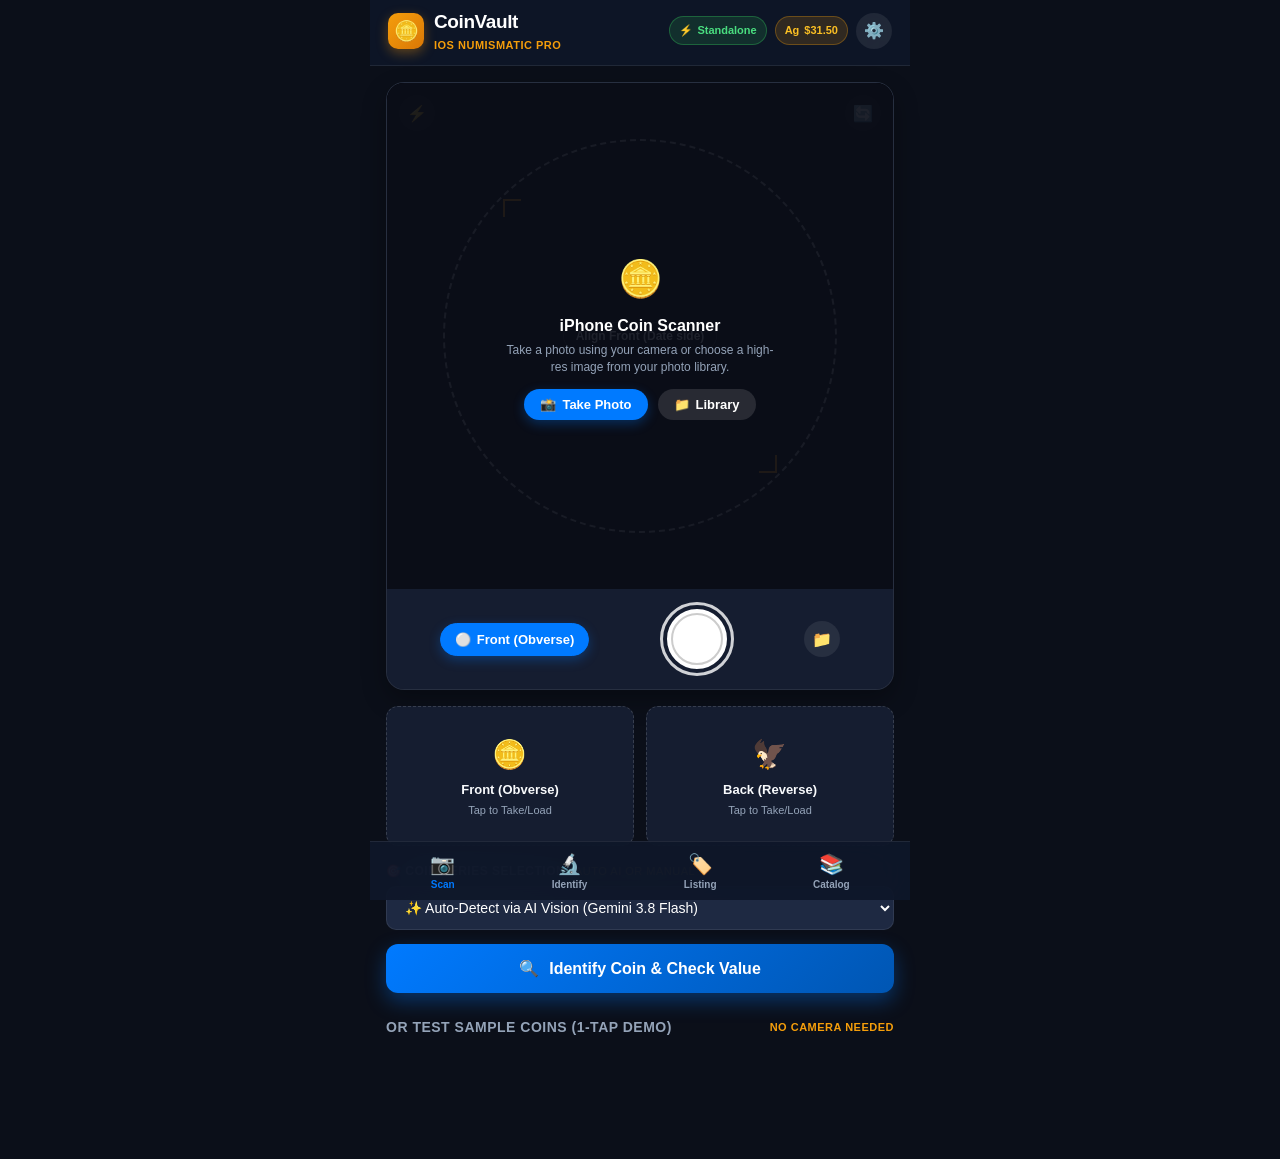
==== index.html @ 6fd0852f "Add ancient coins, world currencies, and banknotes catalog with client-side engine and GitHub Pages " ====
<!DOCTYPE html>
<html lang="en">
<head>
  <meta charset="UTF-8">
  <meta name="viewport" content="width=device-width, initial-scale=1.0, maximum-scale=1.0, user-scalable=no, viewport-fit=cover">
  <meta name="apple-mobile-web-app-capable" content="yes">
  <meta name="apple-mobile-web-app-status-bar-style" content="black-translucent">
  <meta name="apple-mobile-web-app-title" content="CoinVault">
  <meta name="theme-color" content="#0b0f19">
  <title>CoinVault - iOS Numismatic AI & eBay Listing Engine</title>
  
  <link rel="apple-touch-icon" href="static/icons/icon-192.png">
  <link rel="manifest" href="manifest.json">
  <link rel="stylesheet" href="static/css/app.css">
</head>
<body>
  <div class="app-container">
    <!-- iOS Sticky Header -->
    <header class="ios-header">
      <div class="brand">
        <div class="brand-icon">🪙</div>
        <div>
          <div class="brand-title">CoinVault</div>
          <div class="brand-subtitle">iOS Numismatic Pro</div>
        </div>
      </div>
      <div class="header-actions">
        <div class="mode-badge" id="modeBadge" title="Operation mode: Click to toggle">
          <span id="modeBadgeIcon">⚡</span> <span id="modeBadgeText">Standalone</span>
        </div>
        <div class="spot-badge" id="spotBadge" title="Current Silver Spot Price">
          <span>Ag</span> <span id="headerSilverSpot">$31.50</span>
        </div>
        <button class="icon-btn" id="openSettingsBtn" aria-label="Settings">⚙️</button>
      </div>
    </header>

    <!-- TAB 1: SCAN / CAMERA & PHOTO UPLOAD -->
    <section id="tabScan" class="tab-view active">
      <div class="camera-card">
        <div class="viewfinder-wrapper">
          <video id="cameraVideo" autoplay playsinline muted></video>
          <div class="coin-reticle" id="reticle">
            <span class="reticle-label" id="reticleLabel">Align Front (Date side)</span>
          </div>

          <!-- iOS Camera Standby / Direct Hardware Shutter Overlay -->
          <div class="camera-fallback-overlay" id="cameraFallbackOverlay">
            <div style="font-size:36px; margin-bottom:8px;">🪙</div>
            <div style="font-size:16px; font-weight:700; color:#fff; margin-bottom:4px;">iPhone Coin Scanner</div>
            <div style="font-size:12px; color:var(--ios-text-secondary); margin-bottom:14px; max-width:280px; line-height:1.4;">
              Take a photo using your camera or choose a high-res image from your photo library.
            </div>
            <div style="display:flex; gap:10px; justify-content:center;">
              <button class="btn-sm-action" id="viewfinderCaptureBtn"><span>📸</span> Take Photo</button>
              <button class="btn-sm-action secondary" id="viewfinderUploadBtn"><span>📁</span> Library</button>
            </div>
          </div>

          <!-- In-viewfinder top controls -->
          <div class="camera-controls-overlay">
            <button class="icon-btn" id="toggleFlashBtn" title="Toggle Flashlight / Torch">⚡</button>
            <button class="icon-btn" id="switchCameraBtn" title="Switch Front/Rear Camera">🔄</button>
          </div>
        </div>

        <!-- Camera capture controls -->
        <div class="camera-bottom-bar">
          <button class="side-target-btn active" id="targetSideBtn" data-side="obverse">
            <span id="targetSideIcon">⚪</span> <span id="targetSideText">Front (Obverse)</span>
          </button>

          <button class="shutter-btn" id="shutterBtn" aria-label="Take Photo" title="Take Coin Photo">
            <div class="shutter-inner"></div>
          </button>

          <button class="icon-btn" id="triggerUploadBtn" title="Choose from Photo Library">
            📁
          </button>
          <!-- Hardware Camera input for iOS native shutter -->
          <input type="file" id="cameraInput" accept="image/*" capture="environment" style="display:none;">
          <!-- Library file picker -->
          <input type="file" id="fileInput" accept="image/*" style="display:none;">
        </div>
      </div>

      <!-- Obverse & Reverse Photos Strip -->
      <div class="photo-strip">
        <div class="photo-slot" id="slotObverse" style="cursor:pointer;" title="Tap to take or choose Front photo">
          <div id="slotObverseEmpty">
            <div style="font-size: 28px; margin-bottom: 4px;">🪙</div>
            <div class="photo-slot-label">Front (Obverse)</div>
            <div style="font-size: 11px; color: var(--ios-text-secondary); margin-top: 2px;">Tap to Take/Load</div>
          </div>
          <div id="slotObversePreview" style="display:none; width: 100%;">
            <img class="photo-thumb" id="thumbObverse" alt="Obverse">
            <div class="photo-slot-label">Front (Obverse)</div>
            <button class="photo-remove-btn" id="removeObverseBtn">&times;</button>
          </div>
        </div>

        <div class="photo-slot" id="slotReverse" style="cursor:pointer;" title="Tap to take or choose Back photo">
          <div id="slotReverseEmpty">
            <div style="font-size: 28px; margin-bottom: 4px;">🦅</div>
            <div class="photo-slot-label">Back (Reverse)</div>
            <div style="font-size: 11px; color: var(--ios-text-secondary); margin-top: 2px;">Tap to Take/Load</div>
          </div>
          <div id="slotReversePreview" style="display:none; width: 100%;">
            <img class="photo-thumb" id="thumbReverse" alt="Reverse">
            <div class="photo-slot-label">Back (Reverse)</div>
            <button class="photo-remove-btn" id="removeReverseBtn">&times;</button>
          </div>
        </div>
      </div>

      <!-- Quick Coin Series Selector -->
      <div class="form-group" style="margin: 12px 0 14px;">
        <label class="form-label" for="coinSeriesSelect">
          <span>🎯</span> Coin Series Selection
          <span style="font-size:11px; color:var(--ios-gold); font-weight:normal; margin-left:6px;">Auto AI or Manual</span>
        </label>
        <select id="coinSeriesSelect" class="form-input">
          <option value="">✨ Auto-Detect via AI Vision (Gemini 3.8 Flash)</option>
          <optgroup label="Classic US Coinage">
            <option value="morgan_dollar">Morgan Silver Dollar (1878 - 1921)</option>
            <option value="peace_dollar">Peace Silver Dollar (1921 - 1935)</option>
            <option value="walking_liberty_half">Walking Liberty Half Dollar (1916 - 1947)</option>
            <option value="franklin_half">Franklin Half Dollar (1948 - 1963)</option>
            <option value="kennedy_half">Kennedy Half Dollar (1964 - Present)</option>
            <option value="washington_quarter">Washington Quarter (1932 - 1998)</option>
            <option value="mercury_dime">Mercury Dime (1916 - 1945)</option>
            <option value="roosevelt_dime">Roosevelt Dime (1946 - Present)</option>
            <option value="buffalo_nickel">Buffalo Nickel (1913 - 1938)</option>
            <option value="jefferson_nickel">Jefferson Nickel (1938 - Present)</option>
            <option value="lincoln_wheat_cent">Lincoln Wheat Cent (1909 - 1958)</option>
            <option value="lincoln_memorial_cent">Lincoln Memorial Cent (1959 - 2008)</option>
            <option value="american_silver_eagle">American Silver Eagle Bullion (1986 - Present)</option>
            <option value="saint_gaudens_double_eagle">Saint-Gaudens $20 Double Eagle (1907 - 1933)</option>
          </optgroup>
          <optgroup label="Ancient Greek, Roman & Biblical Coins">
            <option value="athenian_owl_tetradrachm">Ancient Greece: Athenian Owl Tetradrachm (c. 510 - 38 BC)</option>
            <option value="roman_denarius">Roman Empire: Silver Denarius (c. 211 BC - 240 AD)</option>
            <option value="roman_aureus">Roman Empire: Gold Aureus (c. 50 BC - 324 AD)</option>
            <option value="roman_sestertius">Roman Empire: Orichalcum/Bronze Sestertius (c. 211 BC - 280 AD)</option>
            <option value="byzantine_solidus">Byzantine Empire: Gold Solidus (c. 312 - 1092 AD)</option>
            <option value="widows_mite">Biblical Judaea: Widow's Mite / Bronze Prutah (c. 103 BC - 70 AD)</option>
            <option value="shekel_of_tyre">Biblical Phoenicia: Shekel of Tyre (c. 126 BC - 65 AD)</option>
          </optgroup>
          <optgroup label="World Coins & International Bullion">
            <option value="british_sovereign">United Kingdom: Full Gold Sovereign (1817 - Present)</option>
            <option value="british_britannia">United Kingdom: Silver & Gold Britannia (1987 - Present)</option>
            <option value="mexican_silver_libertad">Mexico: Silver Libertad 1 oz (1982 - Present)</option>
            <option value="mexican_50_pesos_centenario">Mexico: 50 Pesos Centenario 1.2 oz Gold (1921 - 1947)</option>
            <option value="canadian_silver_maple_leaf">Canada: Silver Maple Leaf 1 oz .9999 (1988 - Present)</option>
            <option value="canadian_gold_maple_leaf">Canada: Gold Maple Leaf 1 oz .9999 (1979 - Present)</option>
            <option value="south_african_krugerrand">South Africa: Gold & Silver Krugerrand (1967 - Present)</option>
            <option value="chinese_silver_panda">China: Silver Panda (1983 - Present)</option>
            <option value="austrian_philharmonic">Austria: Silver & Gold Philharmonic (1989 - Present)</option>
            <option value="australian_kangaroo">Australia: Kangaroo / Nugget & Kookaburra (1986 - Present)</option>
          </optgroup>
          <optgroup label="World Paper Currency & Banknotes">
            <option value="world_banknote_currency">World Paper Currency & Banknotes (PMG / Graded Notes)</option>
          </optgroup>
        </select>
      </div>

      <!-- Action Button -->
      <button class="btn-primary" id="analyzeBtn">
        <span>🔍</span> Identify Coin & Check Value
      </button>

      <!-- Instant Test Sample Coins Section -->
      <div class="sample-section">
        <div class="section-title">
          <span>Or Test Sample Coins (1-Tap Demo)</span>
          <span style="font-size:11px; color:var(--ios-gold);">No Camera Needed</span>
        </div>
        <div class="samples-row" id="samplesContainer">
          <!-- Populated by JS -->
        </div>
      </div>
    </section>

    <!-- TAB 2: COIN IDENTIFICATION & NUMISMATIC ANALYSIS -->
    <section id="tabIdentify" class="tab-view">
      <div id="identifyEmpty" style="text-align:center; padding: 40px 20px;">
        <div style="font-size: 48px; margin-bottom: 12px;">🪙</div>
        <h3>No Coin Analyzed Yet</h3>
        <p style="color:var(--ios-text-secondary); font-size: 14px; margin: 8px 0 20px;">
          Take a photo of your coin or pick a sample coin to inspect its composition, rarity, and market value.
        </p>
        <button class="btn-primary" onclick="switchTab('tabScan')">Go to Camera</button>
      </div>

      <div id="identifyContent" style="display:none;">
        <!-- Hero Identification Card -->
        <div class="coin-hero">
          <div class="coin-hero-name" id="heroCoinName">1921 Morgan Silver Dollar</div>
          <p id="heroSubtitle" style="color:var(--ios-gold); font-size:14px; font-weight:600;">$1.00 USD &bull; United States</p>
          <div class="coin-hero-tags" id="heroTags">
            <span class="pill pill-gold" id="heroGrade">AU-58 (About Uncirculated)</span>
            <span class="pill pill-silver" id="heroMint">Mint: Philadelphia</span>
            <span class="pill pill-green" id="heroStrike">Business Strike</span>
            <span class="pill pill-blue" id="heroAiBadge">AI Vision: Gemini 3.8 Flash</span>
          </div>
        </div>

        <!-- Key Metrics Grid -->
        <div class="metrics-grid">
          <div class="metric-box">
            <div class="metric-label">Estimated Online Value</div>
            <div class="metric-value gold" id="metricAvgValue">$55.00</div>
            <div class="metric-sub" id="metricValueRange">Range: $35 - $95</div>
          </div>
          <div class="metric-box">
            <div class="metric-label">Precious Metal Melt</div>
            <div class="metric-value" id="metricMeltValue">$24.36</div>
            <div class="metric-sub" id="metricMeltDetails">0.7734 oz Silver</div>
          </div>
        </div>

        <!-- Material Composition Card -->
        <div class="info-card">
          <div class="info-header">
            <div class="info-title"><span>🧪</span> Material Composition & Specs</div>
          </div>
          <table style="width:100%; font-size:13px; border-collapse:collapse;">
            <tr><td style="padding:6px 0; color:var(--ios-text-secondary);">Composition</td><td style="text-align:right; font-weight:600;" id="specComposition">90% Silver, 10% Copper</td></tr>
            <tr><td style="padding:6px 0; color:var(--ios-text-secondary);">Weight</td><td style="text-align:right; font-weight:600;" id="specWeight">26.73 grams</td></tr>
            <tr><td style="padding:6px 0; color:var(--ios-text-secondary);">Diameter</td><td style="text-align:right; font-weight:600;" id="specDiameter">38.1 mm</td></tr>
            <tr><td style="padding:6px 0; color:var(--ios-text-secondary);">Edge Type</td><td style="text-align:right; font-weight:600;" id="specEdge">Reeded</td></tr>
            <tr><td style="padding:6px 0; color:var(--ios-text-secondary);">Designer</td><td style="text-align:right; font-weight:600;" id="specDesigner">George T. Morgan</td></tr>
          </table>
        </div>

        <!-- High Value Dates & Varieties (Critical Requirement) -->
        <div class="info-card">
          <div class="info-header">
            <div class="info-title"><span>🔥</span> High-Dollar Varieties & Key Dates</div>
            <span style="font-size:11px; color:var(--ios-gold); font-weight:700;">TOP MONEY</span>
          </div>
          <p style="font-size:12px; color:var(--ios-text-secondary); margin-bottom:12px;">
            Check your coin under magnification for these famous key dates and mint errors that bring the most cash:
          </p>
          <div id="varietiesList">
            <!-- Populated by JS -->
          </div>
        </div>

        <!-- Grade Value Guide -->
        <div class="info-card">
          <div class="info-header">
            <div class="info-title"><span>📊</span> Value by Condition / Grade</div>
          </div>
          <div id="gradeGuideContainer" style="display:flex; flex-direction:column; gap:6px;">
            <!-- Populated by JS -->
          </div>
        </div>

        <!-- Collector Advice & Warnings -->
        <div class="info-card" style="border-left: 4px solid var(--ios-gold);">
          <div class="info-header">
            <div class="info-title" style="color:var(--ios-gold);"><span>⚠️</span> Numismatist Advice</div>
          </div>
          <p style="font-size:13px; line-height:1.5; color:#cbd5e1;" id="collectorAdviceText">
            NEVER clean or polish this coin! Cleaning strips the original mint luster and cuts its resale value by 50% to 80%.
          </p>
        </div>

        <!-- Big CTA to Make Listing -->
        <button class="btn-primary btn-gold" id="gotoListingBtn" style="margin-top: 10px;">
          <span>🏷️</span> Make Selling Listing Now
        </button>
      </div>
    </section>

    <!-- TAB 3: MAKE LISTING & SELL (MULTI-PLATFORM) -->
    <section id="tabListing" class="tab-view">
      <div class="info-card">
        <div class="info-header">
          <div class="info-title"><span>🏷️</span> 1-Click Selling Listing</div>
          <span class="pill pill-green">Multi-Platform</span>
        </div>

        <!-- Attached Photos Showcase -->
        <div class="listing-photos-bar">
          <div style="font-size:12px; font-weight:700; color:var(--ios-text-secondary); margin-bottom:8px; display:flex; justify-content:space-between; align-items:center;">
            <span>📸 Listing Photos (Included in Selling Drafts)</span>
            <button class="btn-text-action" id="downloadPhotosBtn" title="Save photos to camera roll">📥 Save Photos</button>
          </div>
          <div class="listing-photos-thumbs" id="listingPhotosThumbs">
            <div class="listing-thumb-slot" id="listingThumbObverseSlot">
              <span style="font-size:20px;">🪙</span>
              <span class="listing-thumb-tag">Front</span>
            </div>
            <div class="listing-thumb-slot" id="listingThumbReverseSlot">
              <span style="font-size:20px;">🦅</span>
              <span class="listing-thumb-tag">Back</span>
            </div>
          </div>
        </div>

        <!-- Platform Segmented Tabs -->
        <div class="platform-tabs">
          <button class="platform-tab active" data-platform="ebay">eBay</button>
          <button class="platform-tab" data-platform="mercari">Mercari</button>
          <button class="platform-tab" data-platform="whatnot">Whatnot</button>
          <button class="platform-tab" data-platform="reddit">r/CoinSales</button>
        </div>

        <!-- PANEL 1: EBAY -->
        <div id="panelEbay" class="platform-panel active">
          <!-- eBay Title -->
          <div class="form-group">
            <label class="form-label" for="listingTitle">eBay Title (Optimized for Search)</label>
            <input type="text" id="listingTitle" class="form-input" maxlength="80">
            <div class="char-counter" id="titleCounter">0 / 80 characters</div>
          </div>

          <!-- Price & Category -->
          <div style="display:grid; grid-template-columns:1fr 1fr; gap:10px;">
            <div class="form-group">
              <label class="form-label" for="listingPrice">Buy It Now ($ USD)</label>
              <input type="number" step="0.01" id="listingPrice" class="form-input" value="59.99">
            </div>
            <div class="form-group">
              <label class="form-label" for="listingBid">Starting Bid ($)</label>
              <input type="number" step="0.01" id="listingBid" class="form-input" value="39.99">
            </div>
          </div>

          <div class="form-group">
            <label class="form-label" for="listingCategory">eBay Category</label>
            <input type="text" id="listingCategory" class="form-input" readonly value="Coins: US > Dollars > Morgan (1878-1921)">
          </div>

          <!-- Selling Action Buttons -->
          <div style="display:flex; flex-direction:column; gap:10px; margin-top:16px;">
            <a id="ebayDirectLink" target="_blank" class="btn-primary" style="text-decoration:none;">
              <span>⚡</span> Open & Pre-fill on eBay
            </a>

            <button class="btn-secondary" id="copyHtmlBtn">
              <span>📋</span> Copy eBay HTML Description
            </button>

            <button class="btn-secondary" id="publishEbayApiBtn">
              <span>🚀</span> Create Draft via eBay API
            </button>
          </div>

          <!-- Live Description HTML Preview -->
          <div style="margin-top: 20px;">
            <div class="form-label">Listing Description Preview:</div>
            <div class="listing-preview-box" id="listingHtmlPreview">
              <!-- Rendered HTML preview -->
            </div>
          </div>
        </div>

        <!-- PANEL 2: MERCARI -->
        <div id="panelMercari" class="platform-panel">
          <div class="form-group">
            <label class="form-label" for="mercariTitle">Mercari Listing Title</label>
            <input type="text" id="mercariTitle" class="form-input" maxlength="80">
          </div>
          <div class="form-group">
            <label class="form-label" for="mercariPrice">Mercari Price ($ USD)</label>
            <input type="number" step="0.01" id="mercariPrice" class="form-input">
          </div>
          <div class="form-group">
            <label class="form-label">Mercari Description & Tags</label>
            <textarea id="mercariDescText" class="form-input" rows="8" style="resize:vertical;"></textarea>
          </div>
          <button class="btn-primary" id="copyMercariBtn" style="margin-top:10px;">
            <span>📋</span> Copy Full Mercari Listing
          </button>
        </div>

        <!-- PANEL 3: WHATNOT -->
        <div id="panelWhatnot" class="platform-panel">
          <div class="form-group">
            <label class="form-label" for="whatnotTitle">Whatnot Item Title</label>
            <input type="text" id="whatnotTitle" class="form-input">
          </div>
          <div style="display:grid; grid-template-columns:1fr 1fr; gap:10px;">
            <div class="form-group">
              <label class="form-label" for="whatnotStartingBid">Starting Bid ($)</label>
              <input type="number" step="0.01" id="whatnotStartingBid" class="form-input">
            </div>
            <div class="form-group">
              <label class="form-label" for="whatnotBin">Buy It Now ($)</label>
              <input type="number" step="0.01" id="whatnotBin" class="form-input">
            </div>
          </div>
          <div class="form-group">
            <label class="form-label" for="whatnotNotes">Livestream Host Notes</label>
            <textarea id="whatnotNotes" class="form-input" rows="4"></textarea>
          </div>
          <button class="btn-primary" id="copyWhatnotBtn" style="margin-top:10px;">
            <span>📋</span> Copy Whatnot Auction Card
          </button>
        </div>

        <!-- PANEL 4: REDDIT r/COINSALES -->
        <div id="panelReddit" class="platform-panel">
          <div class="form-group">
            <label class="form-label">Reddit r/CoinSales & r/Pmsforsale Post [WTS]</label>
            <textarea id="redditPostText" class="form-input" rows="10" style="resize:vertical; font-family:monospace; font-size:12px;"></textarea>
          </div>
          <button class="btn-primary" id="copyRedditBtn" style="margin-top:10px;">
            <span>📋</span> Copy Reddit Markdown Post
          </button>
        </div>
      </div>
    </section>

    <!-- TAB 4: KEY DATES & COIN DATABASE ENCYCLOPEDIA -->
    <section id="tabDatabase" class="tab-view">
      <div class="info-card">
        <div class="info-header">
          <div class="info-title"><span>📚</span> Coin Series & Key Dates Catalog</div>
        </div>
        <p style="font-size:13px; color:var(--ios-text-secondary); margin-bottom:12px;">
          Browse specifications, metal purities, melt values, and high-value varieties across major coin series.
        </p>
        <div id="catalogList" style="display:flex; flex-direction:column; gap:10px;">
          <!-- Populated by JS -->
        </div>
      </div>
    </section>

    <!-- Bottom Tab Navigation Bar -->
    <nav class="ios-tab-bar">
      <button class="tab-item active" onclick="switchTab('tabScan')">
        <span class="tab-icon">📷</span>
        <span>Scan</span>
      </button>
      <button class="tab-item" onclick="switchTab('tabIdentify')">
        <span class="tab-icon">🔬</span>
        <span>Identify</span>
      </button>
      <button class="tab-item" onclick="switchTab('tabListing')">
        <span class="tab-icon">🏷️</span>
        <span>Listing</span>
      </button>
      <button class="tab-item" onclick="switchTab('tabDatabase')">
        <span class="tab-icon">📚</span>
        <span>Catalog</span>
      </button>
    </nav>
  </div>

  <!-- Settings Modal -->
  <div class="modal-overlay" id="settingsModal">
    <div class="modal-content">
      <button class="modal-close" id="closeSettingsBtn">&times;</button>
      <h3 style="font-size:18px; margin-bottom:14px; color:#fff;">⚙️ CoinVault Settings</h3>
      
      <div class="form-group">
        <label class="form-label" for="settingOperationMode">Operation Mode</label>
        <select id="settingOperationMode" class="form-input">
          <option value="standalone">⚡ Standalone iPhone Mode (No PC Server Needed)</option>
          <option value="server">🖥️ Local PC Server Mode (Connects to PC Backend)</option>
        </select>
        <p style="font-size:11px; color:var(--ios-text-secondary); margin-top:4px;">
          Standalone mode runs full coin recognition, melt values, and varieties 100% on your device.
        </p>
      </div>

      <div class="form-group">
        <label class="form-label" for="settingGeminiKey">Gemini Vision API Key</label>
        <input type="password" id="settingGeminiKey" class="form-input" placeholder="AIzaSy... (Enables Direct Gemini Vision on iPhone)">
        <p style="font-size:11px; color:var(--ios-text-secondary); margin-top:4px;">
          Enter your free key from aistudio.google.com to call Gemini Vision directly from Safari.
        </p>
      </div>

      <div class="form-group">
        <label class="form-label" for="settingEbayToken">eBay User OAuth Token</label>
        <input type="password" id="settingEbayToken" class="form-input" placeholder="v^1.1#i^1#... (For direct API draft creation)">
        <p style="font-size:11px; color:var(--ios-text-secondary); margin-top:4px;">
          Optional: Allows 1-click publishing directly into your eBay Seller Inventory.
        </p>
      </div>

      <div class="form-group">
        <label class="form-label" for="settingSilverSpot">Silver Spot Price ($/oz)</label>
        <input type="number" step="0.10" id="settingSilverSpot" class="form-input" value="31.50">
      </div>

      <button class="btn-primary" id="saveSettingsBtn" style="margin-top:16px;">
        Save Settings
      </button>

      <div style="margin-top:16px; text-align:center;">
        <a href="COINVAULT_STANDALONE_GUIDE.html" target="_blank" style="color:var(--ios-blue); font-size:13px; text-decoration:none; font-weight:600;">
          📖 iPhone Standalone & Cloud Hosting Guide &rarr;
        </a>
      </div>
    </div>
  </div>

  <!-- Floating Toast Notification -->
  <div class="toast-notice" id="toastNotice">
    <span id="toastIcon">✅</span>
    <span id="toastMessage">Action completed!</span>
  </div>

  <canvas id="photoCanvas" style="display:none;"></canvas>

  <script src="static/js/coin-engine.js"></script>
  <script src="static/js/app.js"></script>
</body>
</html>
---- static/css/app.css ----
/* ========================================================
   CoinVault iOS - Native Apple Human Interface Styling
   ======================================================== */

:root {
  --ios-bg: #0b0f19;
  --ios-card: #151d30;
  --ios-card-sub: #1e2942;
  --ios-border: rgba(255, 255, 255, 0.08);
  --ios-text: #f8fafc;
  --ios-text-secondary: #94a3b8;
  --ios-blue: #007aff;
  --ios-blue-hover: #0062cc;
  --ios-gold: #f59e0b;
  --ios-silver: #94a3b8;
  --ios-green: #34c759;
  --ios-red: #ff3b30;
  --ios-purple: #af52de;
  --ios-radius: 18px;
  --ios-radius-sm: 12px;
  --safe-top: env(safe-area-inset-top, 16px);
  --safe-bottom: env(safe-area-inset-bottom, 20px);
}

* {
  box-sizing: border-box;
  -webkit-tap-highlight-color: transparent;
  margin: 0;
  padding: 0;
}

body {
  font-family: -apple-system, BlinkMacSystemFont, "SF Pro Display", "SF Pro Text", "Segoe UI", Roboto, Helvetica, Arial, sans-serif;
  background-color: var(--ios-bg);
  color: var(--ios-text);
  line-height: 1.5;
  overflow-x: hidden;
  padding-bottom: calc(85px + var(--safe-bottom));
  -webkit-font-smoothing: antialiased;
}

/* App Container */
.app-container {
  max-width: 540px;
  margin: 0 auto;
  min-height: 100vh;
  position: relative;
  display: flex;
  flex-direction: column;
}

/* Header */
.ios-header {
  position: sticky;
  top: 0;
  z-index: 50;
  background: rgba(15, 23, 42, 0.85);
  backdrop-filter: blur(25px);
  -webkit-backdrop-filter: blur(25px);
  border-bottom: 1px solid var(--ios-border);
  padding: calc(var(--safe-top) + 8px) 18px 12px 18px;
  display: flex;
  align-items: center;
  justify-content: space-between;
}

.brand {
  display: flex;
  align-items: center;
  gap: 10px;
}

.brand-icon {
  width: 36px;
  height: 36px;
  border-radius: 10px;
  background: linear-gradient(135deg, #f59e0b, #d97706);
  display: flex;
  align-items: center;
  justify-content: center;
  font-size: 20px;
  box-shadow: 0 4px 12px rgba(245, 158, 11, 0.35);
}

.brand-title {
  font-size: 19px;
  font-weight: 700;
  letter-spacing: -0.4px;
  color: #fff;
}

.brand-subtitle {
  font-size: 11px;
  color: var(--ios-gold);
  font-weight: 600;
  text-transform: uppercase;
  letter-spacing: 0.5px;
}

.header-actions {
  display: flex;
  align-items: center;
  gap: 8px;
}

.spot-badge {
  background: rgba(245, 158, 11, 0.15);
  border: 1px solid rgba(245, 158, 11, 0.3);
  color: #fbbf24;
  padding: 5px 9px;
  border-radius: 20px;
  font-size: 11px;
  font-weight: 600;
  display: flex;
  align-items: center;
  gap: 5px;
}

.mode-badge {
  background: rgba(52, 199, 89, 0.15);
  border: 1px solid rgba(52, 199, 89, 0.35);
  color: #4ade80;
  padding: 5px 9px;
  border-radius: 20px;
  font-size: 11px;
  font-weight: 600;
  display: flex;
  align-items: center;
  gap: 4px;
  cursor: pointer;
  transition: all 0.2s ease;
}

.mode-badge.server {
  background: rgba(0, 122, 255, 0.15);
  border: 1px solid rgba(0, 122, 255, 0.35);
  color: #60a5fa;
}

.mode-badge:active {
  transform: scale(0.95);
}

.icon-btn {
  background: rgba(255, 255, 255, 0.08);
  border: none;
  width: 36px;
  height: 36px;
  border-radius: 50%;
  color: #fff;
  font-size: 16px;
  display: flex;
  align-items: center;
  justify-content: center;
  cursor: pointer;
  transition: all 0.2s;
}

.icon-btn:hover {
  background: rgba(255, 255, 255, 0.15);
}

/* Tab Views */
.tab-view {
  display: none;
  padding: 16px;
  animation: fadeIn 0.25s ease-out;
}

.tab-view.active {
  display: block;
}

@keyframes fadeIn {
  from { opacity: 0; transform: translateY(6px); }
  to { opacity: 1; transform: translateY(0); }
}

/* Camera Card */
.camera-card {
  background: var(--ios-card);
  border-radius: var(--ios-radius);
  border: 1px solid var(--ios-border);
  overflow: hidden;
  box-shadow: 0 10px 25px rgba(0, 0, 0, 0.3);
  margin-bottom: 16px;
}

.viewfinder-wrapper {
  position: relative;
  width: 100%;
  aspect-ratio: 1/1;
  background: #000;
  overflow: hidden;
  display: flex;
  align-items: center;
  justify-content: center;
}

#cameraVideo {
  width: 100%;
  height: 100%;
  object-fit: cover;
}

/* Circular Coin Reticle Overlay */
.coin-reticle {
  position: absolute;
  width: 78%;
  aspect-ratio: 1/1;
  border-radius: 50%;
  border: 2px dashed rgba(255, 255, 255, 0.7);
  box-shadow: 0 0 0 9999px rgba(0, 0, 0, 0.45);
  pointer-events: none;
  display: flex;
  align-items: center;
  justify-content: center;
  transition: border-color 0.3s;
}

.coin-reticle::before {
  content: '';
  position: absolute;
  width: 16px;
  height: 16px;
  border-top: 2px solid var(--ios-gold);
  border-left: 2px solid var(--ios-gold);
  top: 15%;
  left: 15%;
}

.coin-reticle::after {
  content: '';
  position: absolute;
  width: 16px;
  height: 16px;
  border-bottom: 2px solid var(--ios-gold);
  border-right: 2px solid var(--ios-gold);
  bottom: 15%;
  right: 15%;
}

.reticle-label {
  background: rgba(0, 0, 0, 0.65);
  backdrop-filter: blur(6px);
  padding: 4px 12px;
  border-radius: 20px;
  color: #fff;
  font-size: 12px;
  font-weight: 600;
  border: 1px solid rgba(255, 255, 255, 0.2);
}

.camera-controls-overlay {
  position: absolute;
  top: 12px;
  left: 12px;
  right: 12px;
  display: flex;
  justify-content: space-between;
  z-index: 5;
}

.camera-bottom-bar {
  padding: 16px;
  display: flex;
  align-items: center;
  justify-content: space-around;
  background: var(--ios-card);
}

.side-target-btn {
  background: var(--ios-card-sub);
  color: var(--ios-text-secondary);
  border: 1px solid var(--ios-border);
  padding: 8px 14px;
  border-radius: 20px;
  font-size: 13px;
  font-weight: 600;
  cursor: pointer;
  display: flex;
  align-items: center;
  gap: 6px;
  transition: all 0.2s;
}

.side-target-btn.active {
  background: var(--ios-blue);
  color: #fff;
  border-color: var(--ios-blue);
  box-shadow: 0 4px 12px rgba(0, 122, 255, 0.3);
}

/* Shutter Button */
.shutter-btn {
  width: 68px;
  height: 68px;
  border-radius: 50%;
  background: #ffffff;
  border: 4px solid var(--ios-card);
  outline: 3px solid rgba(255, 255, 255, 0.8);
  display: flex;
  align-items: center;
  justify-content: center;
  cursor: pointer;
  transition: transform 0.15s ease, outline-color 0.15s;
}

.shutter-btn:active {
  transform: scale(0.92);
  outline-color: var(--ios-gold);
}

.shutter-inner {
  width: 52px;
  height: 52px;
  border-radius: 50%;
  background: #ffffff;
  border: 2px solid #ccc;
}

/* Dual Side Photo Gallery */
.photo-strip {
  display: grid;
  grid-template-columns: 1fr 1fr;
  gap: 12px;
  margin-bottom: 16px;
}

.photo-slot {
  background: var(--ios-card);
  border: 1.5px dashed rgba(255, 255, 255, 0.15);
  border-radius: var(--ios-radius-sm);
  padding: 12px;
  text-align: center;
  position: relative;
  min-height: 140px;
  display: flex;
  flex-direction: column;
  align-items: center;
  justify-content: center;
  transition: border-color 0.2s;
}

.photo-slot.filled {
  border-style: solid;
  border-color: rgba(52, 199, 89, 0.5);
  background: rgba(52, 199, 89, 0.05);
}

.photo-thumb {
  width: 90px;
  height: 90px;
  border-radius: 50%;
  object-fit: cover;
  border: 2px solid var(--ios-gold);
  box-shadow: 0 4px 12px rgba(0, 0, 0, 0.3);
  margin-bottom: 8px;
}

.photo-slot-label {
  font-size: 13px;
  font-weight: 600;
  color: var(--ios-text);
}

.photo-remove-btn {
  position: absolute;
  top: 6px;
  right: 6px;
  width: 24px;
  height: 24px;
  border-radius: 50%;
  background: rgba(255, 59, 48, 0.85);
  color: #fff;
  border: none;
  font-size: 14px;
  cursor: pointer;
  display: flex;
  align-items: center;
  justify-content: center;
}

/* Action Buttons */
.btn-primary {
  width: 100%;
  background: linear-gradient(135deg, #007aff, #0056b3);
  color: #ffffff;
  border: none;
  padding: 15px 20px;
  border-radius: var(--ios-radius-sm);
  font-size: 16px;
  font-weight: 700;
  cursor: pointer;
  display: flex;
  align-items: center;
  justify-content: center;
  gap: 10px;
  box-shadow: 0 8px 20px rgba(0, 122, 255, 0.35);
  transition: all 0.2s;
}

.btn-primary:active {
  transform: scale(0.98);
}

.btn-gold {
  background: linear-gradient(135deg, #f59e0b, #d97706);
  color: #ffffff;
  box-shadow: 0 8px 20px rgba(245, 158, 11, 0.35);
}

.btn-secondary {
  width: 100%;
  background: var(--ios-card-sub);
  color: var(--ios-text);
  border: 1px solid var(--ios-border);
  padding: 12px 18px;
  border-radius: var(--ios-radius-sm);
  font-size: 14px;
  font-weight: 600;
  cursor: pointer;
  display: flex;
  align-items: center;
  justify-content: center;
  gap: 8px;
  margin-top: 10px;
  transition: background 0.2s;
}

/* Sample Coins Carousel */
.sample-section {
  margin-top: 24px;
}

.section-title {
  font-size: 14px;
  font-weight: 600;
  text-transform: uppercase;
  color: var(--ios-text-secondary);
  letter-spacing: 0.5px;
  margin-bottom: 12px;
  display: flex;
  justify-content: space-between;
  align-items: center;
}

.samples-row {
  display: flex;
  gap: 10px;
  overflow-x: auto;
  padding-bottom: 8px;
  scrollbar-width: none;
}

.samples-row::-webkit-scrollbar {
  display: none;
}

.sample-chip {
  flex: 0 0 auto;
  background: var(--ios-card);
  border: 1px solid var(--ios-border);
  border-radius: 12px;
  padding: 10px 14px;
  cursor: pointer;
  transition: all 0.2s;
  display: flex;
  align-items: center;
  gap: 10px;
}

.sample-chip:hover, .sample-chip:active {
  border-color: var(--ios-gold);
  background: var(--ios-card-sub);
}

.sample-icon {
  width: 32px;
  height: 32px;
  border-radius: 50%;
  background: rgba(245, 158, 11, 0.2);
  display: flex;
  align-items: center;
  justify-content: center;
  font-size: 16px;
}

.sample-name {
  font-size: 13px;
  font-weight: 600;
  color: #fff;
}

.sample-val {
  font-size: 11px;
  color: var(--ios-gold);
}

/* Cards & Info Blocks */
.info-card {
  background: var(--ios-card);
  border: 1px solid var(--ios-border);
  border-radius: var(--ios-radius);
  padding: 18px;
  margin-bottom: 16px;
  box-shadow: 0 4px 16px rgba(0, 0, 0, 0.2);
}

.info-header {
  display: flex;
  align-items: center;
  justify-content: space-between;
  margin-bottom: 12px;
}

.info-title {
  font-size: 16px;
  font-weight: 700;
  color: #fff;
  display: flex;
  align-items: center;
  gap: 8px;
}

/* Coin Identification Hero Card */
.coin-hero {
  background: linear-gradient(135deg, rgba(30, 58, 138, 0.6), rgba(15, 23, 42, 0.8));
  border: 1px solid rgba(59, 130, 246, 0.3);
  border-radius: var(--ios-radius);
  padding: 20px;
  margin-bottom: 16px;
  text-align: center;
  position: relative;
  overflow: hidden;
}

.coin-hero::before {
  content: '';
  position: absolute;
  top: -50%;
  left: -50%;
  width: 200%;
  height: 200%;
  background: radial-gradient(circle, rgba(245, 158, 11, 0.08) 0%, transparent 60%);
  pointer-events: none;
}

.coin-hero-name {
  font-size: 22px;
  font-weight: 800;
  color: #ffffff;
  margin-bottom: 4px;
}

.coin-hero-tags {
  display: flex;
  flex-wrap: wrap;
  gap: 6px;
  justify-content: center;
  margin-top: 10px;
}

.pill {
  padding: 4px 10px;
  border-radius: 20px;
  font-size: 12px;
  font-weight: 600;
}

.pill-gold {
  background: rgba(245, 158, 11, 0.2);
  color: #fbbf24;
  border: 1px solid rgba(245, 158, 11, 0.4);
}

.pill-silver {
  background: rgba(148, 163, 184, 0.2);
  color: #e2e8f0;
  border: 1px solid rgba(148, 163, 184, 0.4);
}

.pill-green {
  background: rgba(52, 199, 89, 0.2);
  color: #4ade80;
  border: 1px solid rgba(52, 199, 89, 0.4);
}

.pill-blue {
  background: rgba(0, 122, 255, 0.2);
  color: #60a5fa;
  border: 1px solid rgba(0, 122, 255, 0.4);
}

/* Key Metrics Grid */
.metrics-grid {
  display: grid;
  grid-template-columns: 1fr 1fr;
  gap: 10px;
  margin-bottom: 16px;
}

.metric-box {
  background: var(--ios-card);
  border: 1px solid var(--ios-border);
  border-radius: var(--ios-radius-sm);
  padding: 14px;
}

.metric-box.full-width {
  grid-column: span 2;
}

.metric-label {
  font-size: 11px;
  color: var(--ios-text-secondary);
  font-weight: 600;
  text-transform: uppercase;
  letter-spacing: 0.5px;
  margin-bottom: 4px;
}

.metric-value {
  font-size: 20px;
  font-weight: 800;
  color: #fff;
}

.metric-value.gold {
  color: var(--ios-gold);
}

.metric-sub {
  font-size: 11px;
  color: var(--ios-text-secondary);
  margin-top: 2px;
}

/* High Value Varieties Table */
.variety-card {
  background: rgba(245, 158, 11, 0.05);
  border: 1px solid rgba(245, 158, 11, 0.3);
  border-radius: var(--ios-radius-sm);
  padding: 12px 14px;
  margin-bottom: 10px;
}

.variety-top {
  display: flex;
  justify-content: space-between;
  align-items: center;
  margin-bottom: 4px;
}

.variety-title {
  font-size: 14px;
  font-weight: 700;
  color: #fbbf24;
}

.variety-price {
  font-size: 14px;
  font-weight: 800;
  color: var(--ios-green);
}

.variety-desc {
  font-size: 12px;
  color: var(--ios-text-secondary);
  line-height: 1.4;
}

/* eBay Listing Tab Form */
.form-group {
  margin-bottom: 14px;
}

.form-label {
  display: block;
  font-size: 12px;
  font-weight: 600;
  color: var(--ios-text-secondary);
  margin-bottom: 6px;
  text-transform: uppercase;
  letter-spacing: 0.5px;
}

.form-input {
  width: 100%;
  background: var(--ios-card-sub);
  border: 1px solid var(--ios-border);
  color: #fff;
  padding: 12px 14px;
  border-radius: 10px;
  font-size: 14px;
  font-family: inherit;
  outline: none;
  transition: border-color 0.2s;
}

.form-input:focus {
  border-color: var(--ios-blue);
}

.char-counter {
  font-size: 11px;
  color: var(--ios-text-secondary);
  text-align: right;
  margin-top: 4px;
}

.listing-preview-box {
  background: #ffffff;
  color: #111;
  border-radius: 12px;
  padding: 16px;
  max-height: 280px;
  overflow-y: auto;
  border: 1px solid #ddd;
  margin-top: 10px;
  font-size: 13px;
}

/* Bottom Tab Navigation Bar */
.ios-tab-bar {
  position: fixed;
  bottom: 0;
  left: 0;
  right: 0;
  background: rgba(15, 23, 42, 0.92);
  backdrop-filter: blur(25px);
  -webkit-backdrop-filter: blur(25px);
  border-top: 1px solid var(--ios-border);
  padding: 6px 12px calc(6px + var(--safe-bottom)) 12px;
  display: flex;
  justify-content: space-around;
  z-index: 100;
  max-width: 540px;
  margin: 0 auto;
}

.tab-item {
  display: flex;
  flex-direction: column;
  align-items: center;
  justify-content: center;
  gap: 3px;
  background: none;
  border: none;
  color: var(--ios-text-secondary);
  font-size: 10px;
  font-weight: 600;
  cursor: pointer;
  padding: 4px 8px;
  transition: color 0.2s, transform 0.1s;
}

.tab-item:active {
  transform: scale(0.92);
}

.tab-icon {
  font-size: 20px;
}

.tab-item.active {
  color: var(--ios-blue);
}

.tab-item.active .tab-icon {
  color: var(--ios-blue);
}

/* Modal */
.modal-overlay {
  position: fixed;
  top: 0;
  left: 0;
  right: 0;
  bottom: 0;
  background: rgba(0, 0, 0, 0.75);
  backdrop-filter: blur(10px);
  z-index: 200;
  display: none;
  align-items: center;
  justify-content: center;
  padding: 20px;
}

.modal-overlay.open {
  display: flex;
}

.modal-content {
  background: var(--ios-card);
  border: 1px solid var(--ios-border);
  border-radius: var(--ios-radius);
  width: 100%;
  max-width: 480px;
  max-height: 85vh;
  overflow-y: auto;
  padding: 20px;
  box-shadow: 0 20px 40px rgba(0, 0, 0, 0.5);
  position: relative;
}

.modal-close {
  position: absolute;
  top: 14px;
  right: 14px;
  background: rgba(255, 255, 255, 0.1);
  border: none;
  color: #fff;
  width: 30px;
  height: 30px;
  border-radius: 50%;
  font-size: 16px;
  cursor: pointer;
}

/* Toast Notification */
.toast-notice {
  position: fixed;
  bottom: calc(95px + var(--safe-bottom));
  left: 50%;
  transform: translateX(-50%) translateY(30px);
  background: rgba(30, 41, 59, 0.95);
  backdrop-filter: blur(15px);
  border: 1px solid var(--ios-gold);
  color: #fff;
  padding: 10px 18px;
  border-radius: 30px;
  font-size: 13px;
  font-weight: 600;
  z-index: 300;
  box-shadow: 0 10px 25px rgba(0, 0, 0, 0.4);
  opacity: 0;
  pointer-events: none;
  transition: all 0.3s cubic-bezier(0.16, 1, 0.3, 1);
  display: flex;
  align-items: center;
  gap: 8px;
}

.toast-notice.show {
  opacity: 1;
  transform: translateX(-50%) translateY(0);
}

/* Camera Fallback Overlay for iOS Safari & Standby */
.camera-fallback-overlay {
  position: absolute;
  inset: 0;
  background: rgba(11, 15, 25, 0.92);
  display: flex;
  flex-direction: column;
  align-items: center;
  justify-content: center;
  text-align: center;
  z-index: 10;
  transition: opacity 0.3s;
}

.camera-fallback-overlay.hidden {
  display: none;
}

.btn-sm-action {
  background: var(--ios-blue);
  color: #fff;
  border: none;
  border-radius: 20px;
  padding: 8px 16px;
  font-size: 13px;
  font-weight: 600;
  cursor: pointer;
  display: inline-flex;
  align-items: center;
  gap: 6px;
  box-shadow: 0 4px 12px rgba(0, 122, 255, 0.3);
}

.btn-sm-action.secondary {
  background: rgba(255, 255, 255, 0.12);
  color: #fff;
  box-shadow: none;
}

.btn-text-action {
  background: none;
  border: none;
  color: var(--ios-gold);
  font-size: 12px;
  font-weight: 700;
  cursor: pointer;
  padding: 2px 6px;
}

/* Attached Photos Showcase in Listing Tab */
.listing-photos-bar {
  background: var(--ios-card-sub);
  border-radius: var(--ios-radius-sm);
  padding: 12px;
  margin-bottom: 16px;
  border: 1px solid var(--ios-border);
}

.listing-photos-thumbs {
  display: flex;
  gap: 12px;
  align-items: center;
}

.listing-thumb-slot {
  position: relative;
  width: 72px;
  height: 72px;
  border-radius: 10px;
  border: 1px solid var(--ios-border);
  overflow: hidden;
  background: #0b0f19;
  display: flex;
  align-items: center;
  justify-content: center;
}

.listing-thumb-slot img {
  width: 100%;
  height: 100%;
  object-fit: cover;
}

.listing-thumb-tag {
  position: absolute;
  bottom: 2px;
  left: 2px;
  right: 2px;
  background: rgba(0, 0, 0, 0.75);
  font-size: 9px;
  text-align: center;
  border-radius: 4px;
  color: #fff;
  font-weight: 600;
}

/* Platform Tabs Segmented Control */
.platform-tabs {
  display: flex;
  background: var(--ios-card-sub);
  border-radius: 12px;
  padding: 3px;
  gap: 4px;
  margin-bottom: 16px;
}

.platform-tab {
  flex: 1;
  padding: 8px 6px;
  border: none;
  background: transparent;
  color: var(--ios-text-secondary);
  font-size: 12px;
  font-weight: 600;
  border-radius: 9px;
  cursor: pointer;
  transition: all 0.2s;
  text-align: center;
}

.platform-tab.active {
  background: var(--ios-blue);
  color: #fff;
  box-shadow: 0 2px 8px rgba(0, 122, 255, 0.35);
}

.platform-panel {
  display: none;
}

.platform-panel.active {
  display: block;
}
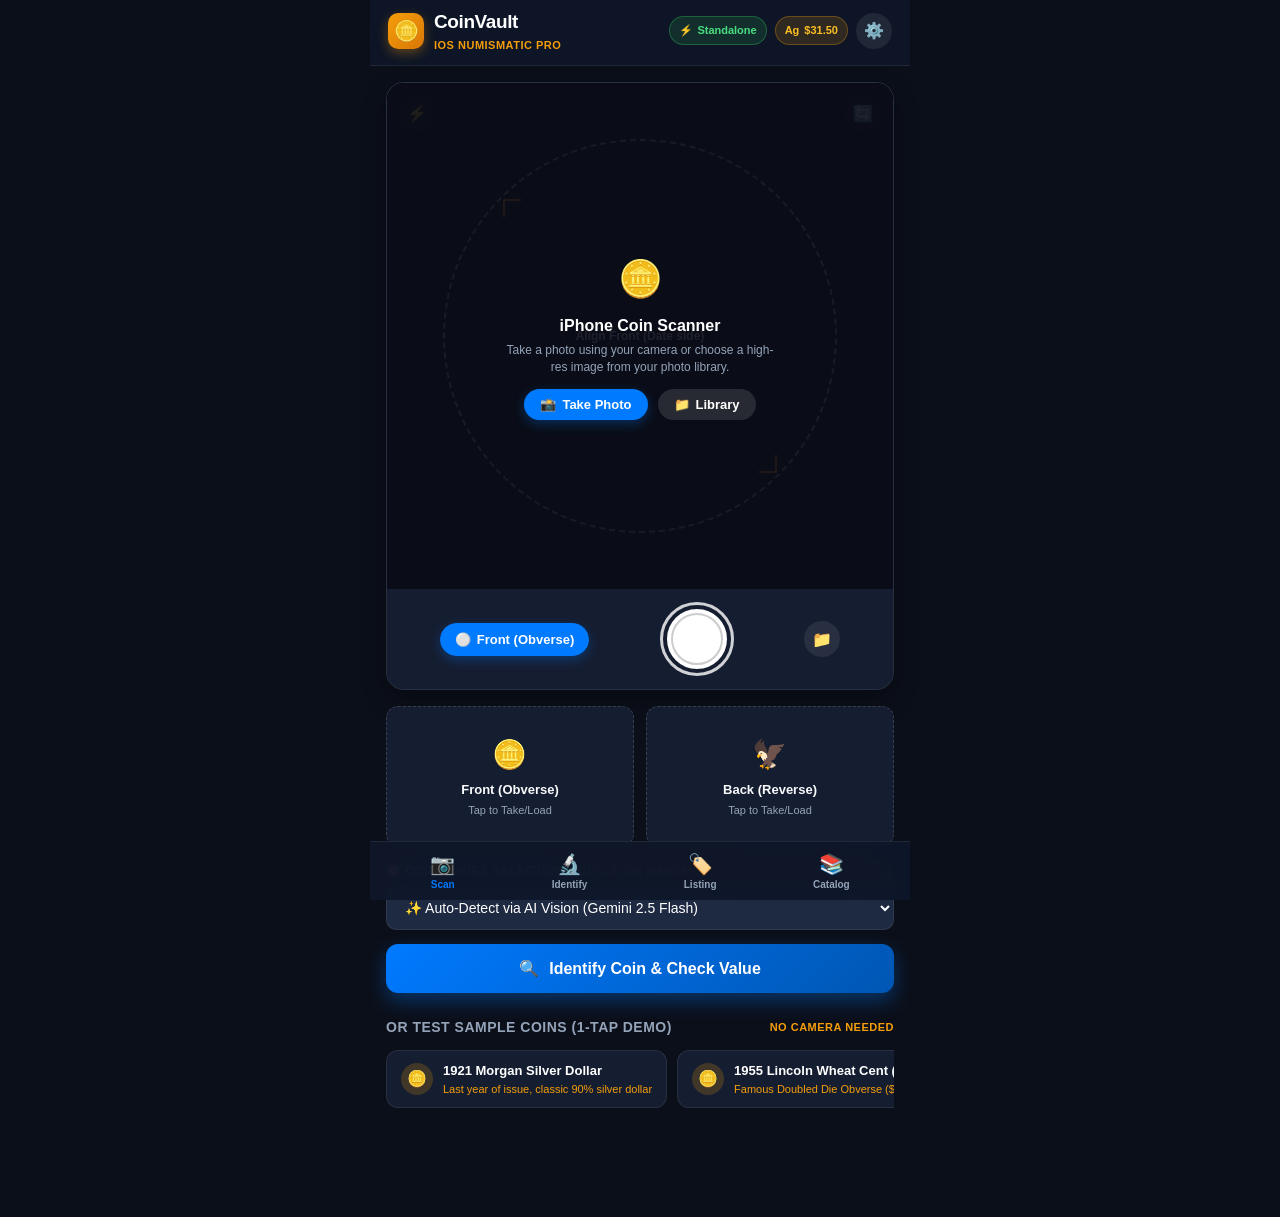
==== commit 90028d14: "Fix demo mode morgan dollar fallback and support dynamic AI coin identification" ====
--- a/index.html
+++ b/index.html
@@ -120,7 +120,7 @@
           <span style="font-size:11px; color:var(--ios-gold); font-weight:normal; margin-left:6px;">Auto AI or Manual</span>
         </label>
         <select id="coinSeriesSelect" class="form-input">
-          <option value="">✨ Auto-Detect via AI Vision (Gemini 3.8 Flash)</option>
+          <option value="">✨ Auto-Detect via AI Vision (Gemini 2.5 Flash)</option>
           <optgroup label="Classic US Coinage">
             <option value="morgan_dollar">Morgan Silver Dollar (1878 - 1921)</option>
             <option value="peace_dollar">Peace Silver Dollar (1921 - 1935)</option>
@@ -195,13 +195,13 @@
       <div id="identifyContent" style="display:none;">
         <!-- Hero Identification Card -->
         <div class="coin-hero">
-          <div class="coin-hero-name" id="heroCoinName">1921 Morgan Silver Dollar</div>
-          <p id="heroSubtitle" style="color:var(--ios-gold); font-size:14px; font-weight:600;">$1.00 USD &bull; United States</p>
+          <div class="coin-hero-name" id="heroCoinName">Coin Identification</div>
+          <p id="heroSubtitle" style="color:var(--ios-gold); font-size:14px; font-weight:600;">Numismatic Grade & Valuation</p>
           <div class="coin-hero-tags" id="heroTags">
-            <span class="pill pill-gold" id="heroGrade">AU-58 (About Uncirculated)</span>
-            <span class="pill pill-silver" id="heroMint">Mint: Philadelphia</span>
-            <span class="pill pill-green" id="heroStrike">Business Strike</span>
-            <span class="pill pill-blue" id="heroAiBadge">AI Vision: Gemini 3.8 Flash</span>
+            <span class="pill pill-gold" id="heroGrade">Grade</span>
+            <span class="pill pill-silver" id="heroMint">Mint</span>
+            <span class="pill pill-green" id="heroStrike">Strike</span>
+            <span class="pill pill-blue" id="heroAiBadge">AI Vision: Gemini 2.5 Flash</span>
           </div>
         </div>
 
@@ -321,17 +321,17 @@
           <div style="display:grid; grid-template-columns:1fr 1fr; gap:10px;">
             <div class="form-group">
               <label class="form-label" for="listingPrice">Buy It Now ($ USD)</label>
-              <input type="number" step="0.01" id="listingPrice" class="form-input" value="59.99">
+              <input type="number" step="0.01" id="listingPrice" class="form-input" placeholder="0.00">
             </div>
             <div class="form-group">
               <label class="form-label" for="listingBid">Starting Bid ($)</label>
-              <input type="number" step="0.01" id="listingBid" class="form-input" value="39.99">
+              <input type="number" step="0.01" id="listingBid" class="form-input" placeholder="0.00">
             </div>
           </div>
 
           <div class="form-group">
             <label class="form-label" for="listingCategory">eBay Category</label>
-            <input type="text" id="listingCategory" class="form-input" readonly value="Coins: US > Dollars > Morgan (1878-1921)">
+            <input type="text" id="listingCategory" class="form-input" readonly placeholder="Category (auto-filled on coin analysis)">
           </div>
 
           <!-- Selling Action Buttons -->
